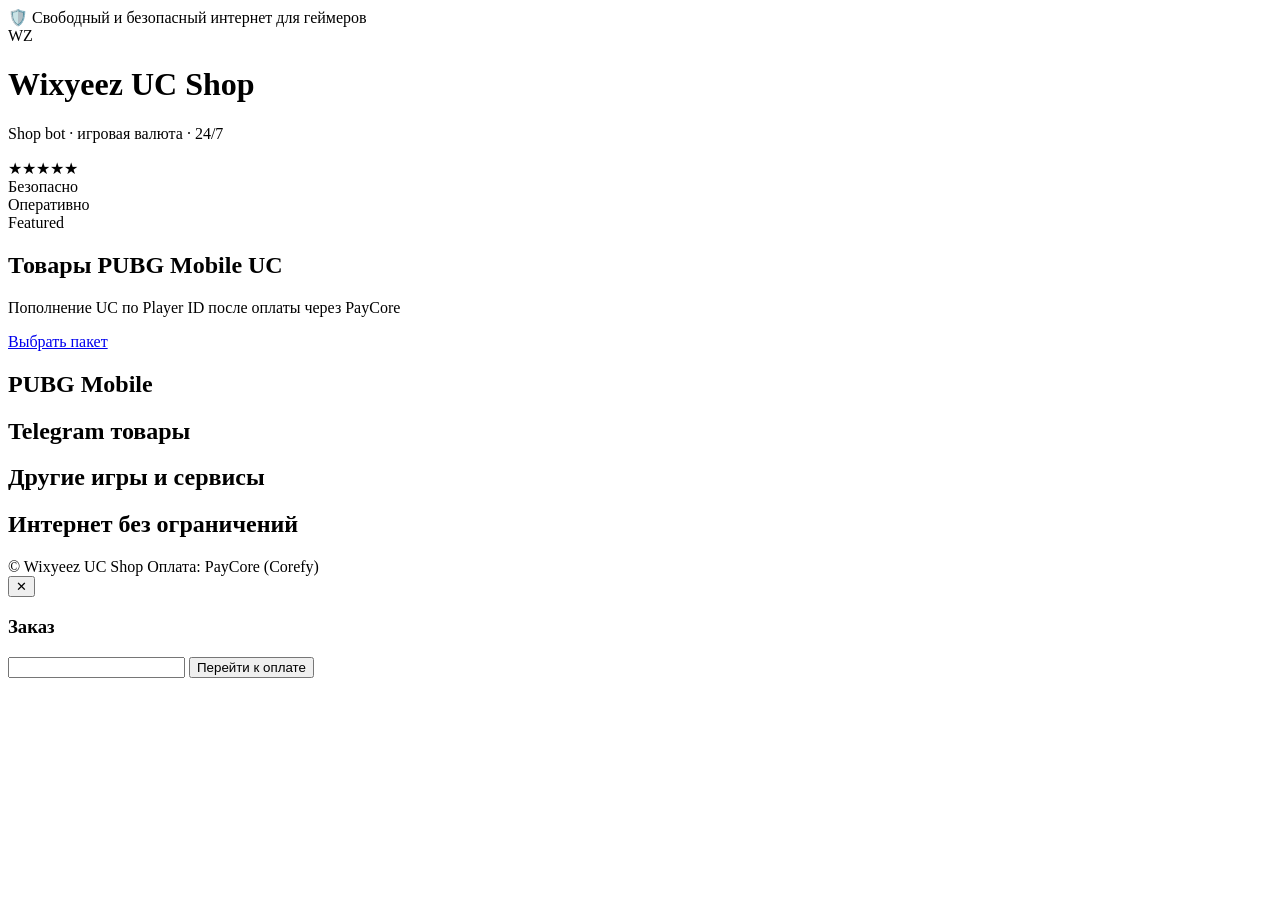
==== web/index.html @ 24f2d414 "Add files via upload" ====
<!DOCTYPE html>
<html lang="ru">
<head>
  <meta charset="UTF-8" />
  <meta name="viewport" content="width=device-width, initial-scale=1.0" />
  <title>Wixyeez UC Shop</title>
  <link rel="preconnect" href="https://fonts.googleapis.com" />
  <link rel="preconnect" href="https://fonts.gstatic.com" crossorigin />
  <link href="https://fonts.googleapis.com/css2?family=Montserrat:wght@500;600;700;800&display=swap" rel="stylesheet" />
  <link rel="stylesheet" href="/styles.css" />
</head>
<body>
  <div class="bg-orbs"></div>
  <div class="top-bar">
    <span class="shield">🛡️</span>
    <span>Свободный и безопасный интернет для геймеров</span>
  </div>

  <header class="site-header">
    <div class="logo-ring">
      <div class="logo-inner">WZ</div>
    </div>
    <div class="header-text">
      <h1>Wixyeez UC Shop</h1>
      <p class="tag">Shop bot · игровая валюта · 24/7</p>
      <div class="header-meta" id="botLinkRow"></div>
    </div>
    <div class="trust-pills">
      <div class="pill pill-safe">★★★★★<br /><span>Безопасно</span></div>
      <div class="pill pill-fast"><span>Оперативно</span></div>
    </div>
  </header>

  <main>
    <section class="featured">
      <div class="card hero-card">
        <div class="hero-badge">Featured</div>
        <div class="hero-copy">
          <h2>Товары PUBG Mobile UC</h2>
          <p class="muted">Пополнение UC по Player ID после оплаты через PayCore</p>
          <div id="featuredPubg" class="mini-list"></div>
          <a class="btn glow" href="#pubg-scroll">Выбрать пакет</a>
        </div>
      </div>
    </section>

    <section class="catalog" id="pubg-scroll">
      <h2 class="section-title">PUBG Mobile</h2>
      <div class="product-grid" id="gridPubg"></div>

      <h2 class="section-title">Telegram товары</h2>
      <div class="product-grid" id="gridTelegram"></div>

      <h2 class="section-title">Другие игры и сервисы</h2>
      <div class="product-grid" id="gridGames"></div>

      <h2 class="section-title">Интернет без ограничений</h2>
      <div class="product-grid" id="gridVpn"></div>
    </section>

    <footer class="site-footer">
      <span>© Wixyeez UC Shop</span>
      <span>Oплата: PayCore (Corefy)</span>
    </footer>
  </main>

  <div class="modal hidden" id="modal" aria-hidden="true">
    <div class="modal-backdrop" id="backdrop"></div>
    <div class="modal-sheet">
      <button class="icon-close" type="button" id="closeBtn" aria-label="Закрыть">✕</button>
      <h3 id="modalTitle">Заказ</h3>
      <p class="muted" id="modalSub"></p>
      <label class="fld">
        <span id="acctLabel"></span>
        <input type="text" id="acctInput" autocomplete="off" />
      </label>
      <button class="btn full" type="button" id="payBtn">Перейти к оплате</button>
      <p class="muted small" id="modalErr"></p>
    </div>
  </div>

  <script src="/app.js"></script>
</body>
</html>
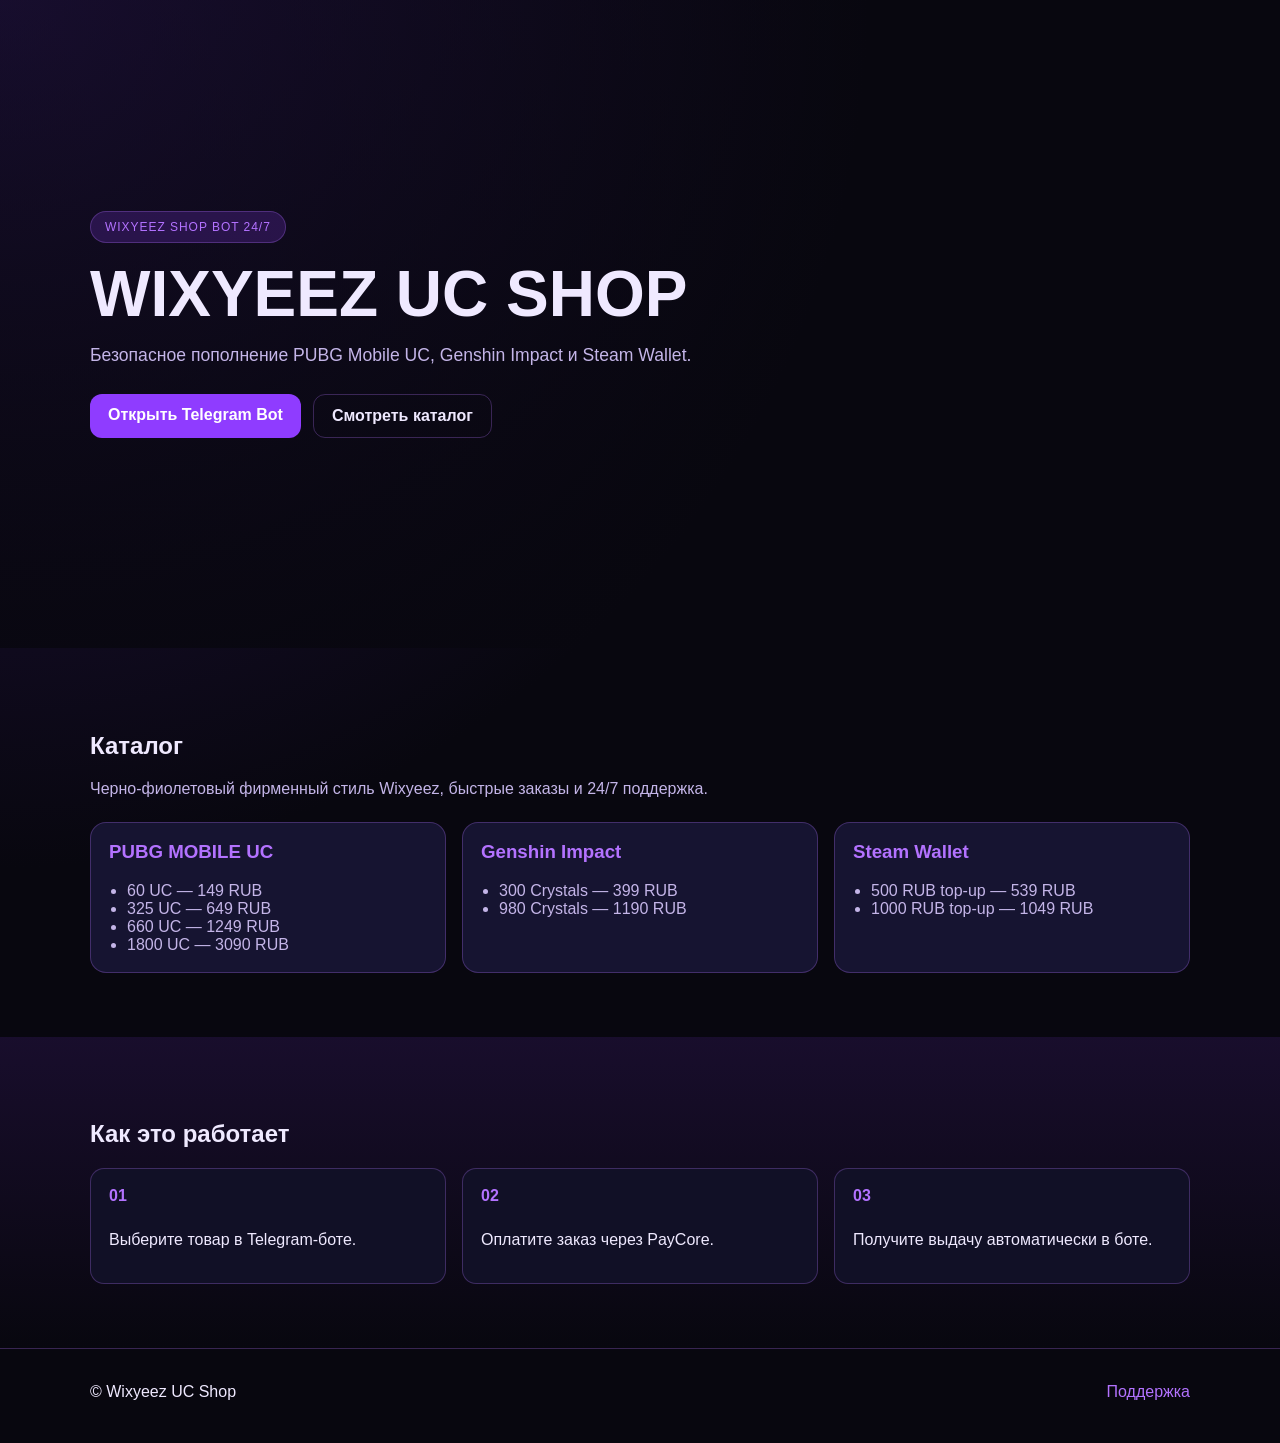
==== commit 155912b0: "Add files via upload" ====
--- a/web/index.html
+++ b/web/index.html
@@ -1,84 +1,86 @@
 <!DOCTYPE html>
 <html lang="ru">
-<head>
-  <meta charset="UTF-8" />
-  <meta name="viewport" content="width=device-width, initial-scale=1.0" />
-  <title>Wixyeez UC Shop</title>
-  <link rel="preconnect" href="https://fonts.googleapis.com" />
-  <link rel="preconnect" href="https://fonts.gstatic.com" crossorigin />
-  <link href="https://fonts.googleapis.com/css2?family=Montserrat:wght@500;600;700;800&display=swap" rel="stylesheet" />
-  <link rel="stylesheet" href="/styles.css" />
-</head>
-<body>
-  <div class="bg-orbs"></div>
-  <div class="top-bar">
-    <span class="shield">🛡️</span>
-    <span>Свободный и безопасный интернет для геймеров</span>
-  </div>
-
-  <header class="site-header">
-    <div class="logo-ring">
-      <div class="logo-inner">WZ</div>
-    </div>
-    <div class="header-text">
-      <h1>Wixyeez UC Shop</h1>
-      <p class="tag">Shop bot · игровая валюта · 24/7</p>
-      <div class="header-meta" id="botLinkRow"></div>
-    </div>
-    <div class="trust-pills">
-      <div class="pill pill-safe">★★★★★<br /><span>Безопасно</span></div>
-      <div class="pill pill-fast"><span>Оперативно</span></div>
-    </div>
-  </header>
-
-  <main>
-    <section class="featured">
-      <div class="card hero-card">
-        <div class="hero-badge">Featured</div>
-        <div class="hero-copy">
-          <h2>Товары PUBG Mobile UC</h2>
-          <p class="muted">Пополнение UC по Player ID после оплаты через PayCore</p>
-          <div id="featuredPubg" class="mini-list"></div>
-          <a class="btn glow" href="#pubg-scroll">Выбрать пакет</a>
+  <head>
+    <meta charset="UTF-8" />
+    <meta name="viewport" content="width=device-width, initial-scale=1.0" />
+    <title>Wixyeez UC Shop</title>
+    <link rel="stylesheet" href="./styles.css" />
+  </head>
+  <body>
+    <header class="hero">
+      <div class="container">
+        <p class="hero__tag">WIXYEEZ SHOP BOT 24/7</p>
+        <h1>Wixyeez UC Shop</h1>
+        <p class="hero__subtitle">
+          Безопасное пополнение PUBG Mobile UC, Genshin Impact и Steam Wallet.
+        </p>
+        <div class="hero__actions">
+          <a class="btn btn--primary" href="https://t.me/your_bot" target="_blank" rel="noreferrer">Открыть Telegram Bot</a>
+          <a class="btn btn--ghost" href="#catalog">Смотреть каталог</a>
         </div>
       </div>
-    </section>
+    </header>
 
-    <section class="catalog" id="pubg-scroll">
-      <h2 class="section-title">PUBG Mobile</h2>
-      <div class="product-grid" id="gridPubg"></div>
+    <main>
+      <section class="section container" id="catalog">
+        <h2>Каталог</h2>
+        <p class="lead">Черно-фиолетовый фирменный стиль Wixyeez, быстрые заказы и 24/7 поддержка.</p>
 
-      <h2 class="section-title">Telegram товары</h2>
-      <div class="product-grid" id="gridTelegram"></div>
+        <div class="cards">
+          <article class="card">
+            <h3>PUBG MOBILE UC</h3>
+            <ul>
+              <li>60 UC — 149 RUB</li>
+              <li>325 UC — 649 RUB</li>
+              <li>660 UC — 1249 RUB</li>
+              <li>1800 UC — 3090 RUB</li>
+            </ul>
+          </article>
 
-      <h2 class="section-title">Другие игры и сервисы</h2>
-      <div class="product-grid" id="gridGames"></div>
+          <article class="card">
+            <h3>Genshin Impact</h3>
+            <ul>
+              <li>300 Crystals — 399 RUB</li>
+              <li>980 Crystals — 1190 RUB</li>
+            </ul>
+          </article>
 
-      <h2 class="section-title">Интернет без ограничений</h2>
-      <div class="product-grid" id="gridVpn"></div>
-    </section>
+          <article class="card">
+            <h3>Steam Wallet</h3>
+            <ul>
+              <li>500 RUB top-up — 539 RUB</li>
+              <li>1000 RUB top-up — 1049 RUB</li>
+            </ul>
+          </article>
+        </div>
+      </section>
 
-    <footer class="site-footer">
-      <span>© Wixyeez UC Shop</span>
-      <span>Oплата: PayCore (Corefy)</span>
+      <section class="section section--alt">
+        <div class="container">
+          <h2>Как это работает</h2>
+          <div class="steps">
+            <div class="step">
+              <span>01</span>
+              <p>Выберите товар в Telegram-боте.</p>
+            </div>
+            <div class="step">
+              <span>02</span>
+              <p>Оплатите заказ через PayCore.</p>
+            </div>
+            <div class="step">
+              <span>03</span>
+              <p>Получите выдачу автоматически в боте.</p>
+            </div>
+          </div>
+        </div>
+      </section>
+    </main>
+
+    <footer class="footer">
+      <div class="container footer__inner">
+        <p>© Wixyeez UC Shop</p>
+        <a href="https://t.me/your_support" target="_blank" rel="noreferrer">Поддержка</a>
+      </div>
     </footer>
-  </main>
-
-  <div class="modal hidden" id="modal" aria-hidden="true">
-    <div class="modal-backdrop" id="backdrop"></div>
-    <div class="modal-sheet">
-      <button class="icon-close" type="button" id="closeBtn" aria-label="Закрыть">✕</button>
-      <h3 id="modalTitle">Заказ</h3>
-      <p class="muted" id="modalSub"></p>
-      <label class="fld">
-        <span id="acctLabel"></span>
-        <input type="text" id="acctInput" autocomplete="off" />
-      </label>
-      <button class="btn full" type="button" id="payBtn">Перейти к оплате</button>
-      <p class="muted small" id="modalErr"></p>
-    </div>
-  </div>
-
-  <script src="/app.js"></script>
-</body>
-</html>
+  </body>
+  </html>
--- a/web/styles.css
+++ b/web/styles.css
@@ -0,0 +1,158 @@
+:root {
+  --bg: #08070f;
+  --bg-soft: #111026;
+  --panel: #161431;
+  --accent: #8f3cff;
+  --accent-2: #b372ff;
+  --text: #efe9ff;
+  --muted: #c4b5e8;
+  --border: rgba(179, 114, 255, 0.28);
+}
+
+* {
+  box-sizing: border-box;
+}
+
+body {
+  margin: 0;
+  color: var(--text);
+  font-family: "Segoe UI", Tahoma, Geneva, Verdana, sans-serif;
+  background: radial-gradient(circle at top left, #241347 0%, var(--bg) 45%);
+}
+
+.container {
+  width: min(1100px, 92%);
+  margin: 0 auto;
+}
+
+.hero {
+  min-height: 72vh;
+  display: flex;
+  align-items: center;
+  background:
+    linear-gradient(180deg, rgba(8, 7, 15, 0.45), rgba(8, 7, 15, 0.85)),
+    url("https://images.unsplash.com/photo-1542751110-97427bbecf20?auto=format&fit=crop&w=1600&q=80")
+      center / cover no-repeat;
+}
+
+.hero__tag {
+  display: inline-block;
+  margin: 0 0 14px;
+  padding: 8px 14px;
+  border-radius: 999px;
+  border: 1px solid var(--border);
+  color: var(--accent-2);
+  background: rgba(143, 60, 255, 0.2);
+  font-size: 12px;
+  letter-spacing: 0.08em;
+}
+
+h1 {
+  margin: 0;
+  font-size: clamp(2rem, 6vw, 4rem);
+  text-transform: uppercase;
+}
+
+.hero__subtitle {
+  max-width: 700px;
+  color: var(--muted);
+  margin: 14px 0 28px;
+  font-size: 1.1rem;
+}
+
+.hero__actions {
+  display: flex;
+  flex-wrap: wrap;
+  gap: 12px;
+}
+
+.btn {
+  text-decoration: none;
+  font-weight: 700;
+  border-radius: 12px;
+  padding: 12px 18px;
+}
+
+.btn--primary {
+  background: var(--accent);
+  color: #fff;
+}
+
+.btn--ghost {
+  border: 1px solid var(--border);
+  color: var(--text);
+  background: transparent;
+}
+
+.section {
+  padding: 64px 0;
+}
+
+.lead {
+  color: var(--muted);
+}
+
+.cards {
+  margin-top: 24px;
+  display: grid;
+  grid-template-columns: repeat(auto-fit, minmax(240px, 1fr));
+  gap: 16px;
+}
+
+.card {
+  border: 1px solid var(--border);
+  background: var(--panel);
+  border-radius: 16px;
+  padding: 18px;
+}
+
+.card h3 {
+  margin-top: 0;
+  color: var(--accent-2);
+}
+
+.card ul {
+  margin: 0;
+  padding-left: 18px;
+  color: var(--muted);
+}
+
+.section--alt {
+  background: linear-gradient(180deg, rgba(143, 60, 255, 0.12), rgba(8, 7, 15, 0.4));
+}
+
+.steps {
+  display: grid;
+  grid-template-columns: repeat(auto-fit, minmax(220px, 1fr));
+  gap: 16px;
+}
+
+.step {
+  border: 1px solid var(--border);
+  background: var(--bg-soft);
+  border-radius: 14px;
+  padding: 18px;
+}
+
+.step span {
+  display: inline-block;
+  margin-bottom: 10px;
+  color: var(--accent-2);
+  font-weight: 700;
+}
+
+.footer {
+  padding: 18px 0 26px;
+  border-top: 1px solid var(--border);
+}
+
+.footer__inner {
+  display: flex;
+  justify-content: space-between;
+  align-items: center;
+}
+
+.footer a {
+  color: var(--accent-2);
+  text-decoration: none;
+}
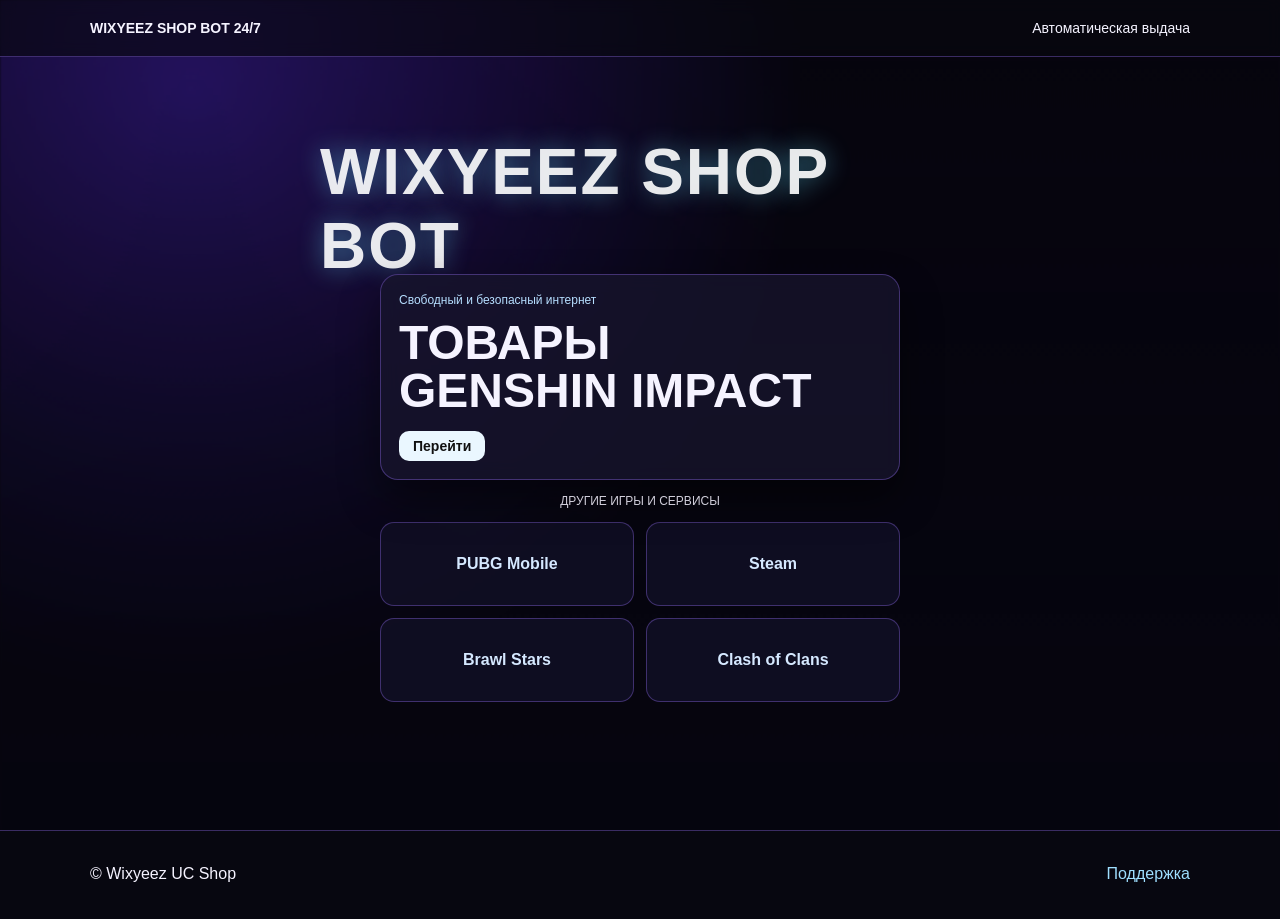
==== commit 624d1a97: "Add files via upload" ====
--- a/web/index.html
+++ b/web/index.html
@@ -7,71 +7,30 @@
     <link rel="stylesheet" href="./styles.css" />
   </head>
   <body>
-    <header class="hero">
-      <div class="container">
-        <p class="hero__tag">WIXYEEZ SHOP BOT 24/7</p>
-        <h1>Wixyeez UC Shop</h1>
-        <p class="hero__subtitle">
-          Безопасное пополнение PUBG Mobile UC, Genshin Impact и Steam Wallet.
-        </p>
-        <div class="hero__actions">
-          <a class="btn btn--primary" href="https://t.me/your_bot" target="_blank" rel="noreferrer">Открыть Telegram Bot</a>
-          <a class="btn btn--ghost" href="#catalog">Смотреть каталог</a>
-        </div>
+    <header class="topbar">
+      <div class="container topbar__inner">
+        <strong>WIXYEEZ SHOP BOT 24/7</strong>
+        <span>Автоматическая выдача</span>
       </div>
     </header>
 
-    <main>
-      <section class="section container" id="catalog">
-        <h2>Каталог</h2>
-        <p class="lead">Черно-фиолетовый фирменный стиль Wixyeez, быстрые заказы и 24/7 поддержка.</p>
+    <main class="hero">
+      <div class="hero__backdrop"></div>
+      <div class="hero__brand">WIXYEEZ SHOP BOT</div>
 
-        <div class="cards">
-          <article class="card">
-            <h3>PUBG MOBILE UC</h3>
-            <ul>
-              <li>60 UC — 149 RUB</li>
-              <li>325 UC — 649 RUB</li>
-              <li>660 UC — 1249 RUB</li>
-              <li>1800 UC — 3090 RUB</li>
-            </ul>
-          </article>
+      <section class="showcase container">
+        <article class="promo">
+          <p class="promo__top">Свободный и безопасный интернет</p>
+          <h1>ТОВАРЫ<br />GENSHIN IMPACT</h1>
+          <a href="https://t.me/your_bot" target="_blank" rel="noreferrer">Перейти</a>
+        </article>
 
-          <article class="card">
-            <h3>Genshin Impact</h3>
-            <ul>
-              <li>300 Crystals — 399 RUB</li>
-              <li>980 Crystals — 1190 RUB</li>
-            </ul>
-          </article>
-
-          <article class="card">
-            <h3>Steam Wallet</h3>
-            <ul>
-              <li>500 RUB top-up — 539 RUB</li>
-              <li>1000 RUB top-up — 1049 RUB</li>
-            </ul>
-          </article>
-        </div>
-      </section>
-
-      <section class="section section--alt">
-        <div class="container">
-          <h2>Как это работает</h2>
-          <div class="steps">
-            <div class="step">
-              <span>01</span>
-              <p>Выберите товар в Telegram-боте.</p>
-            </div>
-            <div class="step">
-              <span>02</span>
-              <p>Оплатите заказ через PayCore.</p>
-            </div>
-            <div class="step">
-              <span>03</span>
-              <p>Получите выдачу автоматически в боте.</p>
-            </div>
-          </div>
+        <div class="grid-title">ДРУГИЕ ИГРЫ И СЕРВИСЫ</div>
+        <div class="game-grid" id="catalog">
+          <a class="game-card" href="https://t.me/your_bot" target="_blank" rel="noreferrer">PUBG Mobile</a>
+          <a class="game-card" href="https://t.me/your_bot" target="_blank" rel="noreferrer">Steam</a>
+          <a class="game-card" href="https://t.me/your_bot" target="_blank" rel="noreferrer">Brawl Stars</a>
+          <a class="game-card" href="https://t.me/your_bot" target="_blank" rel="noreferrer">Clash of Clans</a>
         </div>
       </section>
     </main>
--- a/web/styles.css
+++ b/web/styles.css
@@ -1,12 +1,11 @@
 :root {
-  --bg: #08070f;
-  --bg-soft: #111026;
-  --panel: #161431;
-  --accent: #8f3cff;
-  --accent-2: #b372ff;
-  --text: #efe9ff;
-  --muted: #c4b5e8;
-  --border: rgba(179, 114, 255, 0.28);
+  --bg: #07050e;
+  --panel: rgba(23, 21, 44, 0.8);
+  --card: rgba(17, 16, 37, 0.84);
+  --accent: #8f4bff;
+  --accent-2: #67e0ff;
+  --text: #f5f3ff;
+  --border: rgba(155, 116, 255, 0.35);
 }
 
 * {
@@ -17,7 +16,7 @@
   margin: 0;
   color: var(--text);
   font-family: "Segoe UI", Tahoma, Geneva, Verdana, sans-serif;
-  background: radial-gradient(circle at top left, #241347 0%, var(--bg) 45%);
+  background: var(--bg);
 }
 
 .container {
@@ -25,125 +24,138 @@
   margin: 0 auto;
 }
 
-.hero {
-  min-height: 72vh;
+.topbar {
+  position: fixed;
+  top: 0;
+  left: 0;
+  right: 0;
+  z-index: 50;
+  backdrop-filter: blur(8px);
+  background: rgba(8, 8, 16, 0.65);
+  border-bottom: 1px solid var(--border);
+}
+
+.topbar__inner {
+  height: 56px;
   display: flex;
   align-items: center;
-  background:
-    linear-gradient(180deg, rgba(8, 7, 15, 0.45), rgba(8, 7, 15, 0.85)),
-    url("https://images.unsplash.com/photo-1542751110-97427bbecf20?auto=format&fit=crop&w=1600&q=80")
-      center / cover no-repeat;
+  justify-content: space-between;
+  font-size: 14px;
 }
 
-.hero__tag {
-  display: inline-block;
-  margin: 0 0 14px;
-  padding: 8px 14px;
-  border-radius: 999px;
-  border: 1px solid var(--border);
-  color: var(--accent-2);
-  background: rgba(143, 60, 255, 0.2);
-  font-size: 12px;
-  letter-spacing: 0.08em;
+.hero {
+  min-height: 100vh;
+  position: relative;
+  overflow: hidden;
+  display: grid;
+  place-items: center;
+  padding-top: 76px;
 }
 
-h1 {
-  margin: 0;
-  font-size: clamp(2rem, 6vw, 4rem);
-  text-transform: uppercase;
+.hero__backdrop {
+  position: absolute;
+  inset: 0;
+  background:
+    linear-gradient(180deg, rgba(6, 6, 14, 0.25), rgba(6, 6, 14, 0.8)),
+    radial-gradient(circle at 15% 10%, rgba(105, 54, 255, 0.4), transparent 45%),
+    url("https://images.unsplash.com/photo-1511512578047-dfb367046420?auto=format&fit=crop&w=1700&q=80")
+      center / cover no-repeat;
+  filter: saturate(120%) blur(1px);
 }
 
-.hero__subtitle {
-  max-width: 700px;
-  color: var(--muted);
-  margin: 14px 0 28px;
-  font-size: 1.1rem;
+.hero__brand {
+  position: absolute;
+  top: 15%;
+  left: 50%;
+  transform: translateX(-50%);
+  font-size: clamp(1.8rem, 5vw, 4.8rem);
+  font-weight: 800;
+  letter-spacing: 0.03em;
+  text-transform: uppercase;
+  color: rgba(255, 255, 255, 0.9);
+  text-shadow: 0 0 24px rgba(103, 224, 255, 0.45);
+  z-index: 2;
 }
 
-.hero__actions {
-  display: flex;
-  flex-wrap: wrap;
+.showcase {
+  z-index: 3;
+  position: relative;
+  max-width: 520px;
+  width: 100%;
+  display: grid;
+  gap: 14px;
+}
+
+.promo {
+  background: var(--panel);
+  border: 1px solid var(--border);
+  border-radius: 18px;
+  padding: 18px;
+  backdrop-filter: blur(10px);
+  box-shadow: 0 20px 40px rgba(0, 0, 0, 0.45);
+}
+
+.promo__top {
+  margin: 0;
+  color: #b6deff;
+  font-size: 12px;
+}
+
+.promo h1 {
+  margin: 12px 0 16px;
+  line-height: 1;
+  font-size: clamp(1.7rem, 5vw, 3rem);
+}
+
+.promo a {
+  display: inline-block;
+  text-decoration: none;
+  background: #eaf7ff;
+  color: #111;
+  font-size: 14px;
+  font-weight: 700;
+  padding: 7px 14px;
+  border-radius: 10px;
+}
+
+.grid-title {
+  text-align: center;
+  font-size: 12px;
+  opacity: 0.85;
+}
+
+.game-grid {
+  display: grid;
+  grid-template-columns: repeat(2, minmax(140px, 1fr));
   gap: 12px;
 }
 
-.btn {
+.game-card {
   text-decoration: none;
+  color: #d5e8ff;
+  background: var(--card);
+  border: 1px solid var(--border);
+  border-radius: 14px;
+  min-height: 84px;
+  display: grid;
+  place-items: center;
   font-weight: 700;
-  border-radius: 12px;
-  padding: 12px 18px;
+  transition: transform 0.2s ease, border-color 0.2s ease;
 }
 
-.btn--primary {
-  background: var(--accent);
-  color: #fff;
-}
-
-.btn--ghost {
-  border: 1px solid var(--border);
-  color: var(--text);
-  background: transparent;
-}
-
-.section {
-  padding: 64px 0;
-}
-
-.lead {
-  color: var(--muted);
-}
-
-.cards {
-  margin-top: 24px;
-  display: grid;
-  grid-template-columns: repeat(auto-fit, minmax(240px, 1fr));
-  gap: 16px;
-}
-
-.card {
-  border: 1px solid var(--border);
-  background: var(--panel);
-  border-radius: 16px;
-  padding: 18px;
-}
-
-.card h3 {
-  margin-top: 0;
-  color: var(--accent-2);
-}
-
-.card ul {
-  margin: 0;
-  padding-left: 18px;
-  color: var(--muted);
-}
-
-.section--alt {
-  background: linear-gradient(180deg, rgba(143, 60, 255, 0.12), rgba(8, 7, 15, 0.4));
-}
-
-.steps {
-  display: grid;
-  grid-template-columns: repeat(auto-fit, minmax(220px, 1fr));
-  gap: 16px;
-}
-
-.step {
-  border: 1px solid var(--border);
-  background: var(--bg-soft);
-  border-radius: 14px;
-  padding: 18px;
-}
-
-.step span {
-  display: inline-block;
-  margin-bottom: 10px;
-  color: var(--accent-2);
-  font-weight: 700;
+.game-card:hover {
+  transform: translateY(-2px);
+  border-color: var(--accent);
 }
 
 .footer {
-  padding: 18px 0 26px;
+  margin-top: -70px;
+  position: relative;
+  z-index: 5;
+  padding: 18px 0 20px;
   border-top: 1px solid var(--border);
+  background: rgba(9, 8, 18, 0.75);
+  backdrop-filter: blur(6px);
 }
 
 .footer__inner {
@@ -153,6 +165,15 @@
 }
 
 .footer a {
-  color: var(--accent-2);
+  color: #9fdfff;
   text-decoration: none;
 }
+
+@media (max-width: 700px) {
+  .hero__brand {
+    top: 18%;
+  }
+  .showcase {
+    margin-top: 120px;
+  }
+}
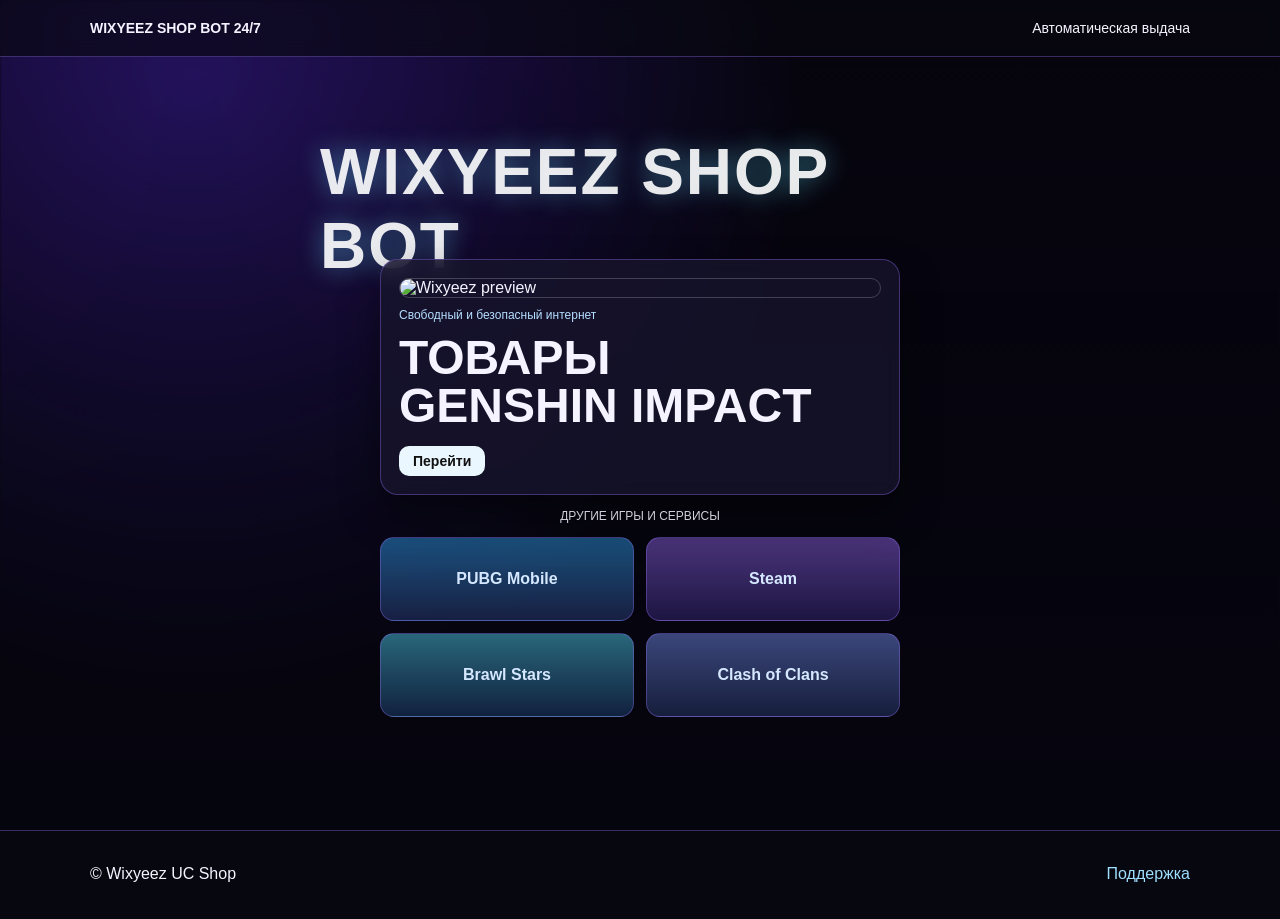
==== commit 7298bed7: "Add files via upload" ====
--- a/web/index.html
+++ b/web/index.html
@@ -20,6 +20,7 @@
 
       <section class="showcase container">
         <article class="promo">
+          <img class="promo__image" src="../assets/telegram-preview-2.png" alt="Wixyeez preview" />
           <p class="promo__top">Свободный и безопасный интернет</p>
           <h1>ТОВАРЫ<br />GENSHIN IMPACT</h1>
           <a href="https://t.me/your_bot" target="_blank" rel="noreferrer">Перейти</a>
--- a/web/styles.css
+++ b/web/styles.css
@@ -58,8 +58,7 @@
   background:
     linear-gradient(180deg, rgba(6, 6, 14, 0.25), rgba(6, 6, 14, 0.8)),
     radial-gradient(circle at 15% 10%, rgba(105, 54, 255, 0.4), transparent 45%),
-    url("https://images.unsplash.com/photo-1511512578047-dfb367046420?auto=format&fit=crop&w=1700&q=80")
-      center / cover no-repeat;
+    url("../assets/telegram-preview-1.png") center / cover no-repeat;
   filter: saturate(120%) blur(1px);
 }
 
@@ -95,6 +94,14 @@
   box-shadow: 0 20px 40px rgba(0, 0, 0, 0.45);
 }
 
+.promo__image {
+  width: 100%;
+  display: block;
+  border-radius: 12px;
+  margin-bottom: 10px;
+  border: 1px solid rgba(255, 255, 255, 0.2);
+}
+
 .promo__top {
   margin: 0;
   color: #b6deff;
@@ -133,7 +140,7 @@
 .game-card {
   text-decoration: none;
   color: #d5e8ff;
-  background: var(--card);
+  background: linear-gradient(180deg, rgba(35, 53, 90, 0.8), var(--card));
   border: 1px solid var(--border);
   border-radius: 14px;
   min-height: 84px;
@@ -141,6 +148,22 @@
   place-items: center;
   font-weight: 700;
   transition: transform 0.2s ease, border-color 0.2s ease;
+}
+
+.game-card:nth-child(1) {
+  background: linear-gradient(180deg, rgba(51, 171, 255, 0.45), rgba(26, 36, 74, 0.88));
+}
+
+.game-card:nth-child(2) {
+  background: linear-gradient(180deg, rgba(160, 110, 255, 0.45), rgba(32, 24, 72, 0.9));
+}
+
+.game-card:nth-child(3) {
+  background: linear-gradient(180deg, rgba(83, 223, 255, 0.45), rgba(19, 38, 70, 0.88));
+}
+
+.game-card:nth-child(4) {
+  background: linear-gradient(180deg, rgba(123, 152, 255, 0.45), rgba(25, 33, 66, 0.9));
 }
 
 .game-card:hover {
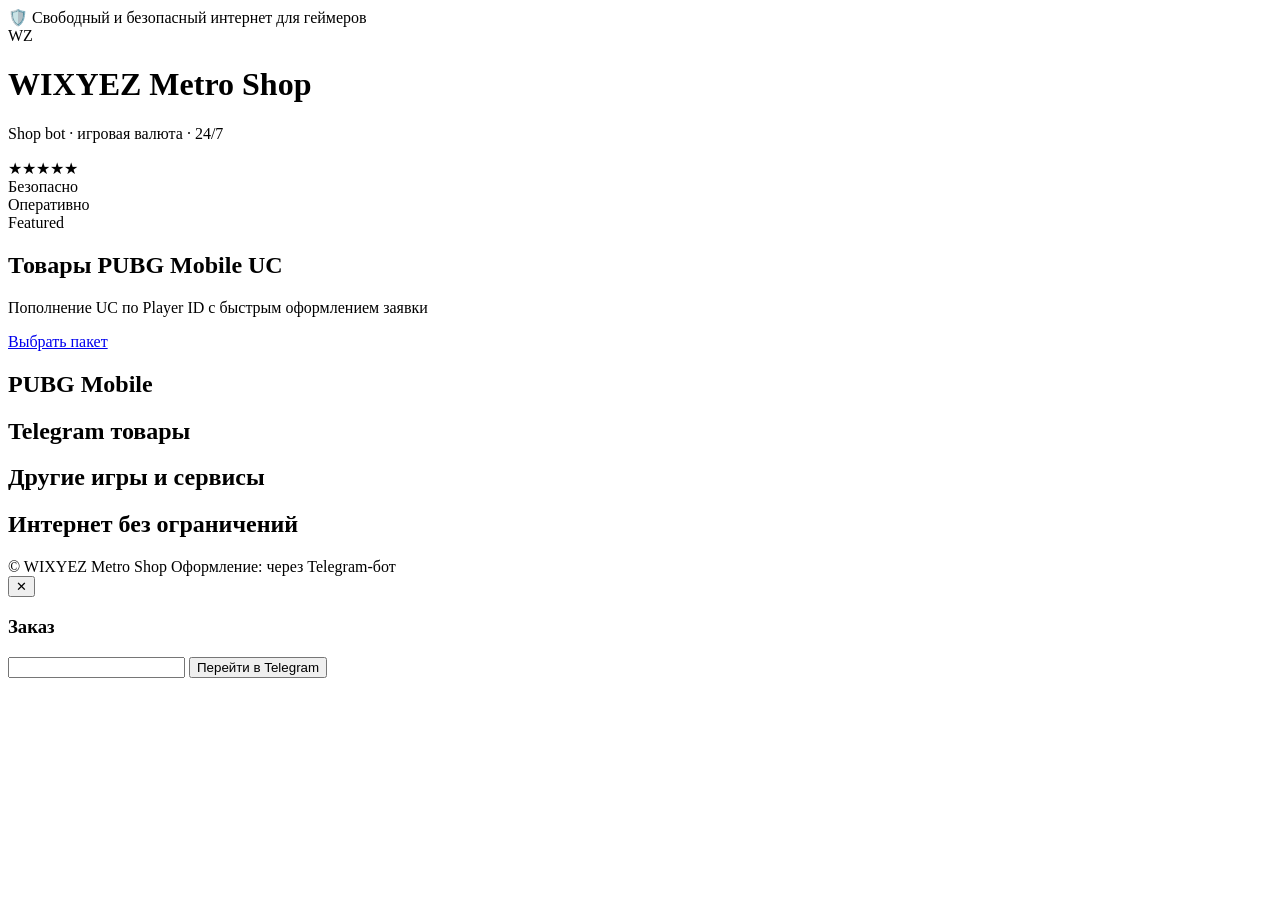
==== commit 2dab3337: "Add files via upload" ====
--- a/web/index.html
+++ b/web/index.html
@@ -1,46 +1,84 @@
 <!DOCTYPE html>
 <html lang="ru">
-  <head>
-    <meta charset="UTF-8" />
-    <meta name="viewport" content="width=device-width, initial-scale=1.0" />
-    <title>Wixyeez UC Shop</title>
-    <link rel="stylesheet" href="./styles.css" />
-  </head>
-  <body>
-    <header class="topbar">
-      <div class="container topbar__inner">
-        <strong>WIXYEEZ SHOP BOT 24/7</strong>
-        <span>Автоматическая выдача</span>
+<head>
+  <meta charset="UTF-8" />
+  <meta name="viewport" content="width=device-width, initial-scale=1.0" />
+  <title>WIXYEZ Metro Shop</title>
+  <link rel="preconnect" href="https://fonts.googleapis.com" />
+  <link rel="preconnect" href="https://fonts.gstatic.com" crossorigin />
+  <link href="https://fonts.googleapis.com/css2?family=Montserrat:wght@500;600;700;800&display=swap" rel="stylesheet" />
+  <link rel="stylesheet" href="/styles.css" />
+</head>
+<body>
+  <div class="bg-orbs"></div>
+  <div class="top-bar">
+    <span class="shield">🛡️</span>
+    <span>Свободный и безопасный интернет для геймеров</span>
+  </div>
+
+  <header class="site-header">
+    <div class="logo-ring">
+      <div class="logo-inner">WZ</div>
+    </div>
+    <div class="header-text">
+      <h1>WIXYEZ Metro Shop</h1>
+      <p class="tag">Shop bot · игровая валюта · 24/7</p>
+      <div class="header-meta" id="botLinkRow"></div>
+    </div>
+    <div class="trust-pills">
+      <div class="pill pill-safe">★★★★★<br /><span>Безопасно</span></div>
+      <div class="pill pill-fast"><span>Оперативно</span></div>
+    </div>
+  </header>
+
+  <main>
+    <section class="featured">
+      <div class="card hero-card">
+        <div class="hero-badge">Featured</div>
+        <div class="hero-copy">
+          <h2>Товары PUBG Mobile UC</h2>
+          <p class="muted">Пополнение UC по Player ID с быстрым оформлением заявки</p>
+          <div id="featuredPubg" class="mini-list"></div>
+          <a class="btn glow" href="#pubg-scroll">Выбрать пакет</a>
+        </div>
       </div>
-    </header>
+    </section>
 
-    <main class="hero">
-      <div class="hero__backdrop"></div>
-      <div class="hero__brand">WIXYEEZ SHOP BOT</div>
+    <section class="catalog" id="pubg-scroll">
+      <h2 class="section-title">PUBG Mobile</h2>
+      <div class="product-grid" id="gridPubg"></div>
 
-      <section class="showcase container">
-        <article class="promo">
-          <img class="promo__image" src="../assets/telegram-preview-2.png" alt="Wixyeez preview" />
-          <p class="promo__top">Свободный и безопасный интернет</p>
-          <h1>ТОВАРЫ<br />GENSHIN IMPACT</h1>
-          <a href="https://t.me/your_bot" target="_blank" rel="noreferrer">Перейти</a>
-        </article>
+      <h2 class="section-title">Telegram товары</h2>
+      <div class="product-grid" id="gridTelegram"></div>
 
-        <div class="grid-title">ДРУГИЕ ИГРЫ И СЕРВИСЫ</div>
-        <div class="game-grid" id="catalog">
-          <a class="game-card" href="https://t.me/your_bot" target="_blank" rel="noreferrer">PUBG Mobile</a>
-          <a class="game-card" href="https://t.me/your_bot" target="_blank" rel="noreferrer">Steam</a>
-          <a class="game-card" href="https://t.me/your_bot" target="_blank" rel="noreferrer">Brawl Stars</a>
-          <a class="game-card" href="https://t.me/your_bot" target="_blank" rel="noreferrer">Clash of Clans</a>
-        </div>
-      </section>
-    </main>
+      <h2 class="section-title">Другие игры и сервисы</h2>
+      <div class="product-grid" id="gridGames"></div>
 
-    <footer class="footer">
-      <div class="container footer__inner">
-        <p>© Wixyeez UC Shop</p>
-        <a href="https://t.me/your_support" target="_blank" rel="noreferrer">Поддержка</a>
-      </div>
+      <h2 class="section-title">Интернет без ограничений</h2>
+      <div class="product-grid" id="gridVpn"></div>
+    </section>
+
+    <footer class="site-footer">
+      <span>© WIXYEZ Metro Shop</span>
+      <span>Оформление: через Telegram-бот</span>
     </footer>
-  </body>
-  </html>
+  </main>
+
+  <div class="modal hidden" id="modal" aria-hidden="true">
+    <div class="modal-backdrop" id="backdrop"></div>
+    <div class="modal-sheet">
+      <button class="icon-close" type="button" id="closeBtn" aria-label="Закрыть">✕</button>
+      <h3 id="modalTitle">Заказ</h3>
+      <p class="muted" id="modalSub"></p>
+      <label class="fld">
+        <span id="acctLabel"></span>
+        <input type="text" id="acctInput" autocomplete="off" />
+      </label>
+      <button class="btn full" type="button" id="payBtn">Перейти в Telegram</button>
+      <p class="muted small" id="modalErr"></p>
+    </div>
+  </div>
+
+  <script src="/app.js"></script>
+</body>
+</html>
